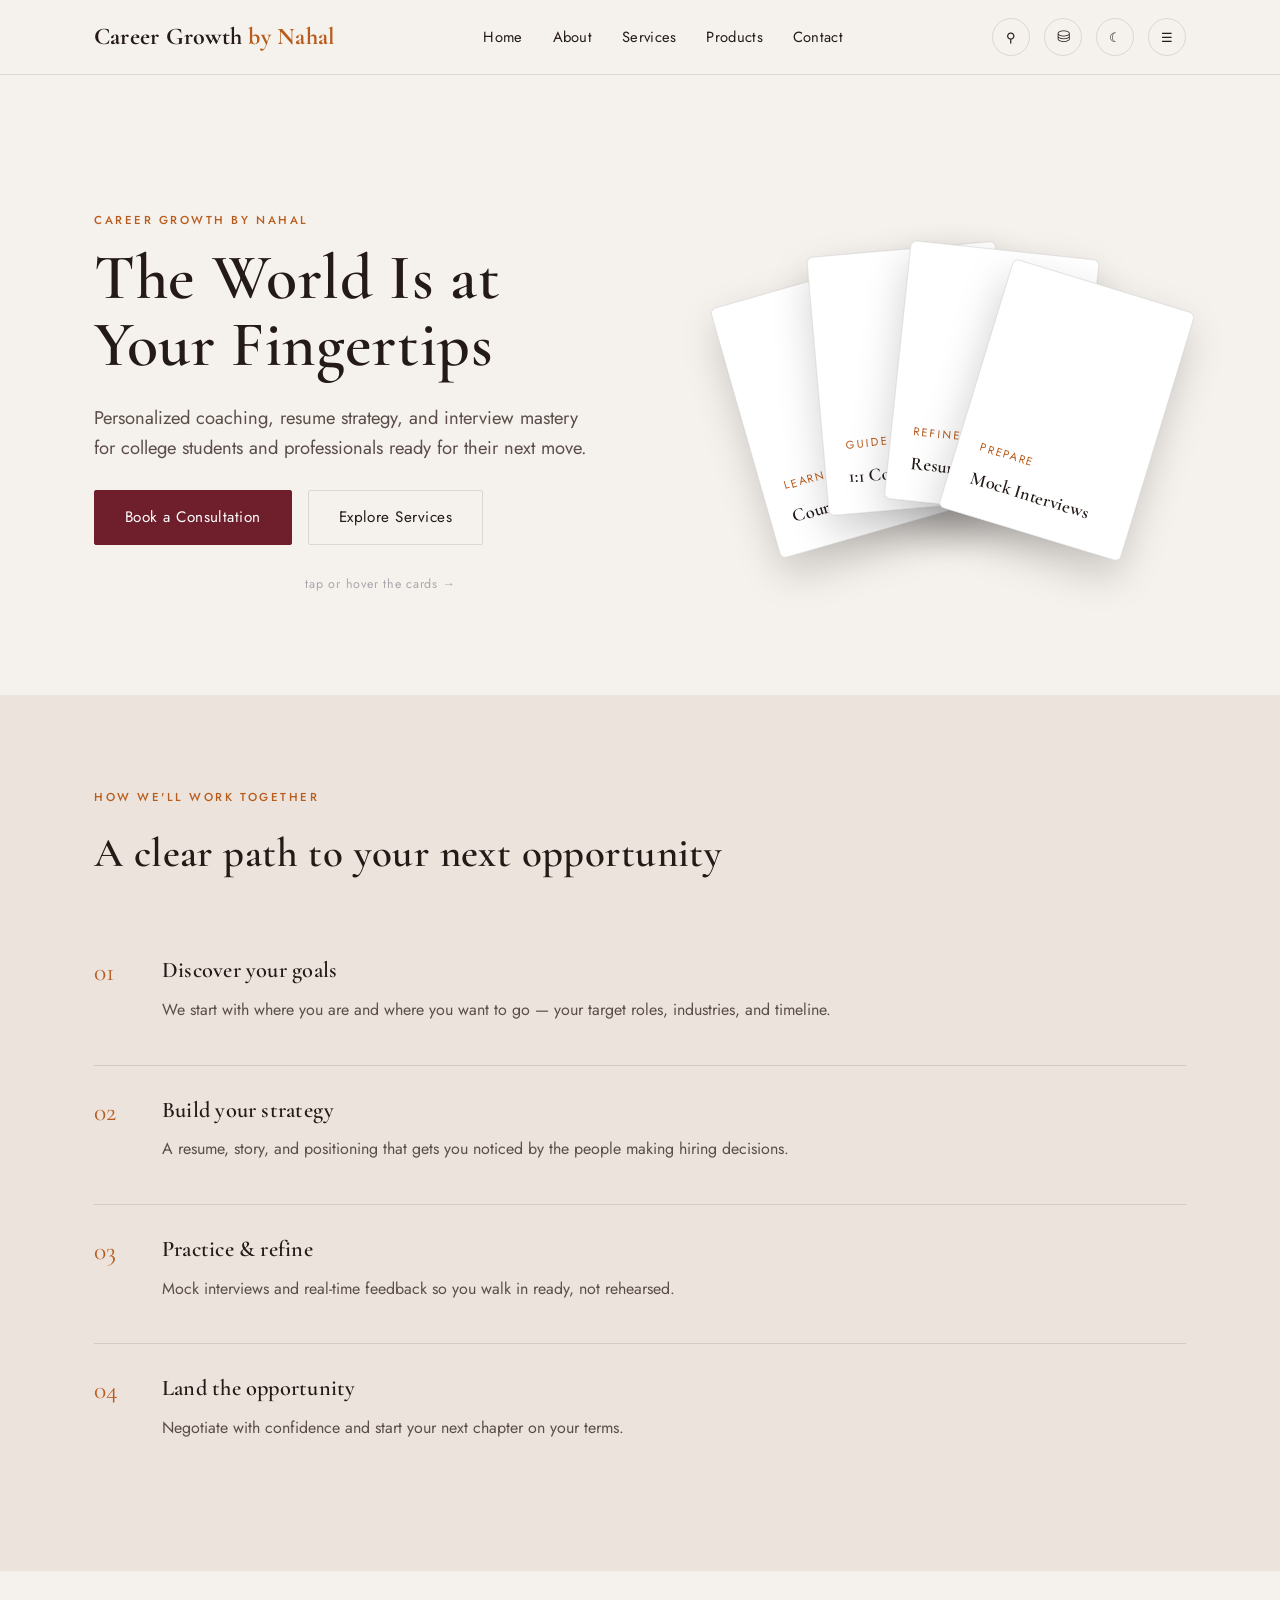
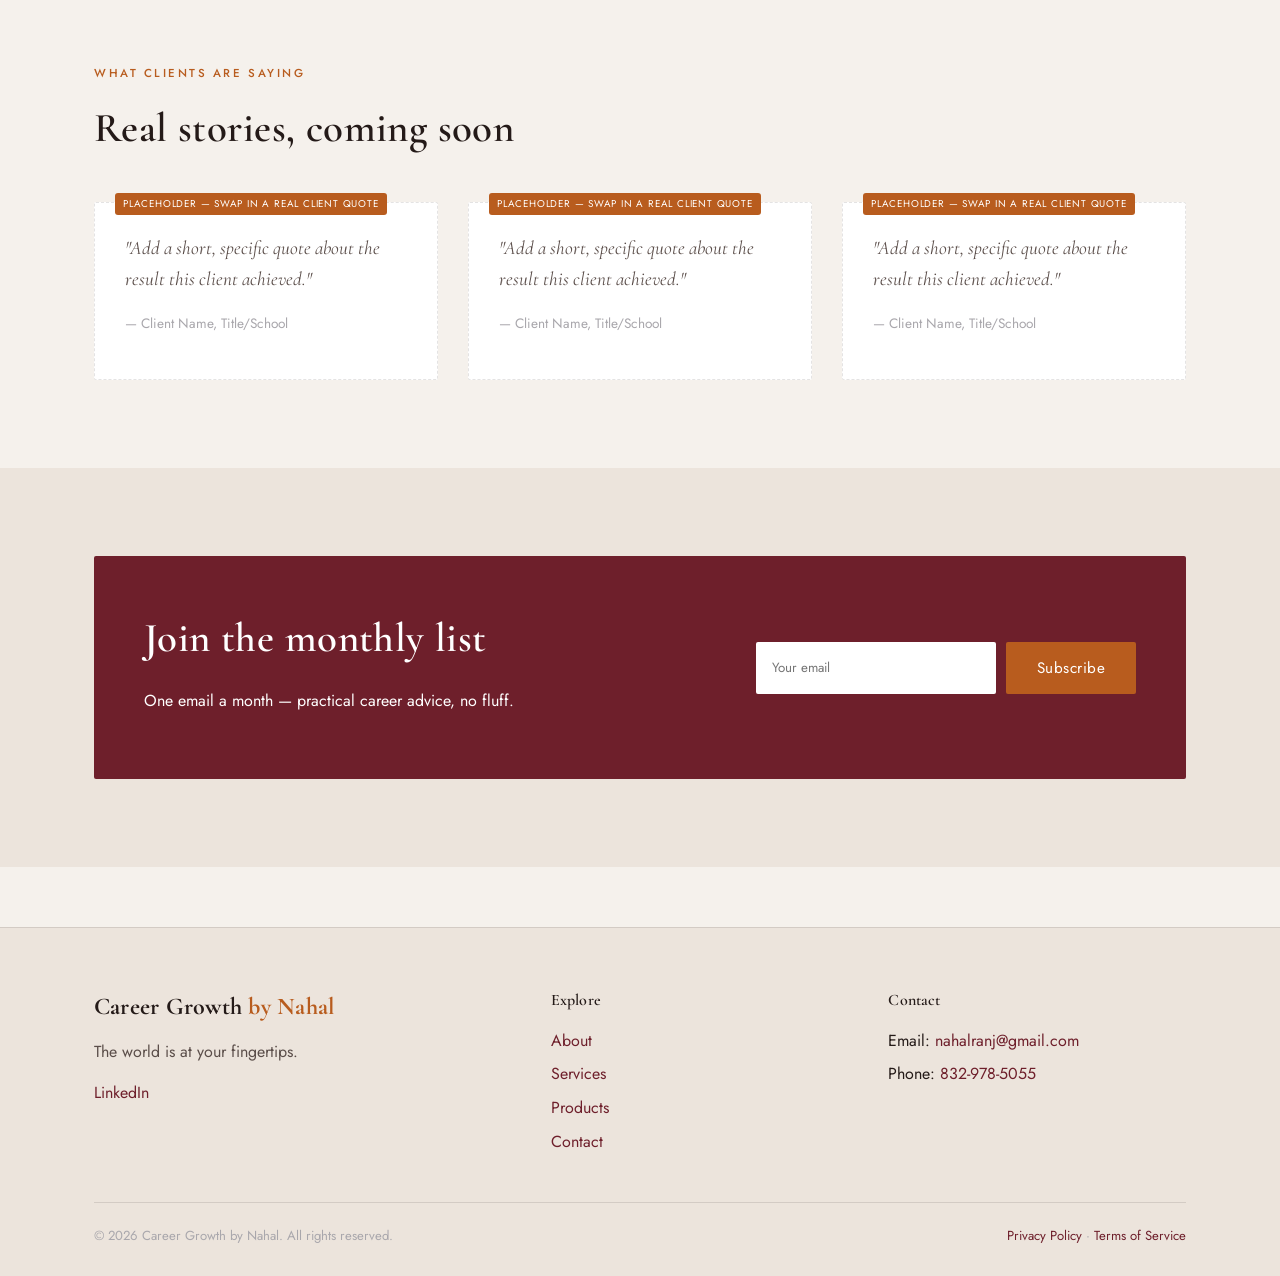
==== index.html @ d8a15ab3 "Add files via upload" ====
<!DOCTYPE html>
<html lang="en">
<head>
<meta charset="UTF-8">
<meta name="viewport" content="width=device-width, initial-scale=1.0">
<title>Career Growth by Nahal | Career Coaching, Resume Review &amp; Interview Prep</title>
<meta name="description" content="Career Growth by Nahal helps college students and professionals land their next opportunity through coaching, resume review, and mock interviews.">
<meta name="keywords" content="career coaching, resume review, interview preparation, career growth, mock interview, career coach for students">
<link rel="stylesheet" href="css/style.css">
</head>
<body>

<header class="site-header">
  <div class="nav-wrap">
    <a href="index.html" class="brand">Career Growth <span>by Nahal</span></a>
    <nav class="main-nav">
      <ul>
        <li><a href="index.html">Home</a></li>
        <li><a href="about.html">About</a></li>
        <li><a href="services.html">Services</a></li>
        <li><a href="products.html">Products</a></li>
        <li><a href="contact.html">Contact</a></li>
      </ul>
    </nav>
    <div class="nav-tools">
      <div class="search-box" id="search-box">
        <form id="search-form"><input type="text" placeholder="Search the site…" aria-label="Search"></form>
      </div>
      <button class="icon-btn" id="search-toggle" aria-label="Toggle search">⚲</button>
      <a class="icon-btn" href="login.html" aria-label="Client login">⛁</a>
      <button class="icon-btn" id="theme-toggle" aria-label="Toggle dark mode">☾</button>
      <button class="icon-btn" id="menu-toggle" aria-label="Toggle menu">☰</button>
    </div>
  </div>
  <div class="mobile-nav" id="mobile-nav">
    <a href="index.html">Home</a>
    <a href="about.html">About</a>
    <a href="services.html">Services</a>
    <a href="products.html">Products</a>
    <a href="contact.html">Contact</a>
  </div>
</header>

<section class="hero">
  <div class="container">
    <div class="hero-copy">
      <span class="eyebrow">Career Growth by Nahal</span>
      <h1>The World Is at<br>Your Fingertips</h1>
      <p class="lede">Personalized coaching, resume strategy, and interview mastery for college students and professionals ready for their next move.</p>
      <div class="btn-row">
        <a href="contact.html#booking" class="btn btn-primary">Book a Consultation</a>
        <a href="services.html" class="btn btn-outline">Explore Services</a>
      </div>
    </div>
    <div class="card-fan" data-n="4">
      <div class="fan-card"><div class="fan-index">Learn</div><div class="fan-label">Courses</div></div>
      <div class="fan-card"><div class="fan-index">Guide</div><div class="fan-label">1:1 Coaching</div></div>
      <div class="fan-card"><div class="fan-index">Refine</div><div class="fan-label">Resume Review</div></div>
      <div class="fan-card"><div class="fan-index">Prepare</div><div class="fan-label">Mock Interviews</div></div>
    </div>
  </div>
  <p class="fan-hint container">tap or hover the cards →</p>
</section>

<section class="section-alt">
  <div class="container">
    <span class="eyebrow">How We'll Work Together</span>
    <h2>A clear path to your next opportunity</h2>
    <div class="steps" style="margin-top:40px;">
      <div class="step">
        <div class="step-num">01</div>
        <div><h3>Discover your goals</h3><p>We start with where you are and where you want to go — your target roles, industries, and timeline.</p></div>
      </div>
      <div class="step">
        <div class="step-num">02</div>
        <div><h3>Build your strategy</h3><p>A resume, story, and positioning that gets you noticed by the people making hiring decisions.</p></div>
      </div>
      <div class="step">
        <div class="step-num">03</div>
        <div><h3>Practice &amp; refine</h3><p>Mock interviews and real-time feedback so you walk in ready, not rehearsed.</p></div>
      </div>
      <div class="step">
        <div class="step-num">04</div>
        <div><h3>Land the opportunity</h3><p>Negotiate with confidence and start your next chapter on your terms.</p></div>
      </div>
    </div>
  </div>
</section>

<section>
  <div class="container">
    <span class="eyebrow">What Clients Are Saying</span>
    <h2>Real stories, coming soon</h2>
    <div class="grid grid-3" style="margin-top:40px;">
      <div class="testimonial">
        <p class="quote">"Add a short, specific quote about the result this client achieved."</p>
        <p class="who">— Client Name, Title/School</p>
      </div>
      <div class="testimonial">
        <p class="quote">"Add a short, specific quote about the result this client achieved."</p>
        <p class="who">— Client Name, Title/School</p>
      </div>
      <div class="testimonial">
        <p class="quote">"Add a short, specific quote about the result this client achieved."</p>
        <p class="who">— Client Name, Title/School</p>
      </div>
    </div>
  </div>
</section>

<section class="section-alt">
  <div class="container">
    <div class="newsletter-box">
      <div>
        <h2>Join the monthly list</h2>
        <p>One email a month — practical career advice, no fluff.</p>
      </div>
      <form class="newsletter-form" action="https://formsubmit.co/nahalranj@gmail.com" method="POST">
        <input type="email" name="email" placeholder="Your email" required>
        <button type="submit" class="btn btn-accent">Subscribe</button>
      </form>
    </div>
  </div>
</section>

<footer class="site-footer">
  <div class="container">
    <div class="footer-grid">
      <div>
        <div class="brand" style="margin-bottom:12px;">Career Growth <span>by Nahal</span></div>
        <p>The world is at your fingertips.</p>
        <div class="social-links">
          <a href="https://www.linkedin.com/" target="_blank" rel="noopener" aria-label="LinkedIn">LinkedIn</a>
        </div>
      </div>
      <div>
        <h4>Explore</h4>
        <ul>
          <li><a href="about.html">About</a></li>
          <li><a href="services.html">Services</a></li>
          <li><a href="products.html">Products</a></li>
          <li><a href="contact.html">Contact</a></li>
        </ul>
      </div>
      <div>
        <h4>Contact</h4>
        <ul>
          <li>Email: <a href="mailto:nahalranj@gmail.com">nahalranj@gmail.com</a></li>
          <li>Phone: <a href="tel:8329785055">832-978-5055</a></li>
        </ul>
      </div>
    </div>
    <div class="footer-bottom">
      <span>© 2026 Career Growth by Nahal. All rights reserved.</span>
      <span><a href="privacy.html">Privacy Policy</a> · <a href="terms.html">Terms of Service</a></span>
    </div>
  </div>
</footer>

<script src="js/script.js"></script>
</body>
</html>
---- css/style.css ----
/* ==========================================================================
   Career Growth by Nahal — Design System
   Palette: burgundy / grey / burnt-orange accent, "luxury" serif + clean sans
   ========================================================================== */

@import url('https://fonts.googleapis.com/css2?family=Cormorant+Garamond:ital,wght@0,500;0,600;0,700;1,500&family=Jost:wght@300;400;500;600&display=swap');

:root {
  /* ---- color tokens (light) ---- */
  --color-burgundy: #6E1F2B;
  --color-burgundy-dark: #4A141C;
  --color-burgundy-soft: #9C4C56;
  --color-grey: #57565B;
  --color-grey-light: #A9A7AC;
  --color-accent: #B85C1E;
  --color-accent-soft: #D9915C;
  --color-bg: #F5F1EC;
  --color-bg-alt: #ECE4DC;
  --color-card: #FFFFFF;
  --color-text: #241A18;
  --color-text-soft: #5B4E4A;
  --color-border: rgba(36, 26, 24, 0.12);

  /* ---- type ---- */
  --font-display: 'Cormorant Garamond', Georgia, serif;
  --font-body: 'Jost', 'Segoe UI', sans-serif;

  /* ---- layout ---- */
  --max-width: 1140px;
  --radius: 2px;
  --transition: 0.35s cubic-bezier(.4,0,.2,1);
}

[data-theme="dark"] {
  --color-burgundy: #B24B57;
  --color-burgundy-dark: #7A2B34;
  --color-burgundy-soft: #C97783;
  --color-grey: #C7C4C6;
  --color-grey-light: #8A868A;
  --color-accent: #E08A46;
  --color-accent-soft: #F0B27E;
  --color-bg: #1A1213;
  --color-bg-alt: #241819;
  --color-card: #2A1C1E;
  --color-text: #F3EBE7;
  --color-text-soft: #D8C7C2;
  --color-border: rgba(243, 235, 231, 0.14);
}

* { box-sizing: border-box; }
html { scroll-behavior: smooth; }

body {
  margin: 0;
  font-family: var(--font-body);
  background: var(--color-bg);
  color: var(--color-text);
  transition: background var(--transition), color var(--transition);
  line-height: 1.6;
}

h1, h2, h3, h4, .display {
  font-family: var(--font-display);
  font-weight: 600;
  letter-spacing: 0.01em;
  color: var(--color-text);
  margin: 0 0 0.4em;
}

h1 { font-size: clamp(2.4rem, 5vw, 4rem); line-height: 1.05; }
h2 { font-size: clamp(1.8rem, 3.2vw, 2.6rem); }
h3 { font-size: 1.4rem; }

p { margin: 0 0 1em; color: var(--color-text-soft); }

a { color: var(--color-burgundy); text-decoration: none; }
a:hover { color: var(--color-accent); }

.container {
  max-width: var(--max-width);
  margin: 0 auto;
  padding: 0 24px;
}

section { padding: 88px 0; }
.section-alt { background: var(--color-bg-alt); }

.eyebrow {
  font-family: var(--font-body);
  text-transform: uppercase;
  letter-spacing: 0.22em;
  font-size: 0.72rem;
  color: var(--color-accent);
  font-weight: 500;
  display: inline-block;
  margin-bottom: 14px;
}

/* ---- Buttons ---- */
.btn {
  display: inline-flex;
  align-items: center;
  justify-content: center;
  gap: 8px;
  padding: 14px 30px;
  font-family: var(--font-body);
  font-size: 0.95rem;
  letter-spacing: 0.03em;
  border-radius: var(--radius);
  border: 1px solid transparent;
  cursor: pointer;
  transition: all var(--transition);
  text-align: center;
}
.btn-primary {
  background: var(--color-burgundy);
  color: #fff;
  border-color: var(--color-burgundy);
}
.btn-primary:hover { background: var(--color-burgundy-dark); color: #fff; }
.btn-outline {
  background: transparent;
  color: var(--color-text);
  border-color: var(--color-border);
}
.btn-outline:hover { border-color: var(--color-accent); color: var(--color-accent); }
.btn-accent {
  background: var(--color-accent);
  color: #fff;
}
.btn-accent:hover { background: var(--color-accent-soft); }
.btn-row { display: flex; gap: 16px; flex-wrap: wrap; margin-top: 28px; }

/* ---- Header / Nav ---- */
header.site-header {
  position: sticky;
  top: 0;
  z-index: 100;
  background: var(--color-bg);
  border-bottom: 1px solid var(--color-border);
  transition: background var(--transition);
}
.nav-wrap {
  display: flex;
  align-items: center;
  justify-content: space-between;
  padding: 18px 24px;
  max-width: var(--max-width);
  margin: 0 auto;
}
.brand {
  font-family: var(--font-display);
  font-size: 1.5rem;
  font-weight: 700;
  color: var(--color-text);
  letter-spacing: 0.01em;
}
.brand span { color: var(--color-accent); }

nav.main-nav ul {
  list-style: none;
  display: flex;
  gap: 30px;
  margin: 0;
  padding: 0;
}
nav.main-nav a {
  color: var(--color-text);
  font-size: 0.92rem;
  letter-spacing: 0.02em;
  position: relative;
}
nav.main-nav a::after {
  content: '';
  position: absolute;
  left: 0; bottom: -6px;
  width: 0; height: 1px;
  background: var(--color-accent);
  transition: width var(--transition);
}
nav.main-nav a:hover::after { width: 100%; }

.nav-tools { display: flex; align-items: center; gap: 14px; }

.icon-btn {
  background: none;
  border: 1px solid var(--color-border);
  border-radius: 50%;
  width: 38px; height: 38px;
  display: flex; align-items: center; justify-content: center;
  cursor: pointer;
  color: var(--color-text);
  transition: all var(--transition);
}
.icon-btn:hover { border-color: var(--color-accent); color: var(--color-accent); }

.search-box { position: relative; display: none; align-items: center; }
.search-box.open { display: flex; }
.search-box input {
  border: 1px solid var(--color-border);
  background: var(--color-card);
  color: var(--color-text);
  padding: 8px 12px;
  font-family: var(--font-body);
  border-radius: var(--radius);
  width: 180px;
}

.menu-toggle { display: none; }

/* ---- Hero ---- */
.hero {
  padding: 110px 0 100px;
  position: relative;
  overflow: hidden;
}
.hero .container {
  display: grid;
  grid-template-columns: 1.1fr 0.9fr;
  gap: 50px;
  align-items: center;
}
.hero-copy p.lede {
  font-size: 1.15rem;
  max-width: 46ch;
}

/* Fanned "cards at your fingertips" signature element */
.card-fan {
  position: relative;
  height: 380px;
  display: flex;
  justify-content: center;
  align-items: center;
}
.fan-card {
  position: absolute;
  width: 190px;
  height: 260px;
  background: var(--color-card);
  border: 1px solid var(--color-border);
  border-radius: 6px;
  box-shadow: 0 18px 40px rgba(0,0,0,0.18);
  padding: 22px;
  display: flex;
  flex-direction: column;
  justify-content: flex-end;
  transition: transform 0.5s cubic-bezier(.4,0,.2,1), box-shadow 0.5s;
  cursor: default;
}
.fan-card .fan-label {
  font-family: var(--font-display);
  font-size: 1.15rem;
  font-weight: 600;
  color: var(--color-text);
}
.fan-card .fan-index {
  font-size: 0.7rem;
  letter-spacing: 0.18em;
  color: var(--color-accent);
  text-transform: uppercase;
  margin-bottom: 8px;
}
.card-fan[data-n="4"] .fan-card:nth-child(1) { transform: rotate(-16deg) translateX(-120px); z-index: 1; }
.card-fan[data-n="4"] .fan-card:nth-child(2) { transform: rotate(-5deg) translateX(-40px); z-index: 2; }
.card-fan[data-n="4"] .fan-card:nth-child(3) { transform: rotate(6deg) translateX(40px); z-index: 3; }
.card-fan[data-n="4"] .fan-card:nth-child(4) { transform: rotate(17deg) translateX(120px); z-index: 4; }

.card-fan.spread .fan-card:nth-child(1) { transform: rotate(-8deg) translateX(-270px) translateY(-10px); }
.card-fan.spread .fan-card:nth-child(2) { transform: rotate(-3deg) translateX(-95px) translateY(-25px); }
.card-fan.spread .fan-card:nth-child(3) { transform: rotate(3deg) translateX(95px) translateY(-25px); }
.card-fan.spread .fan-card:nth-child(4) { transform: rotate(8deg) translateX(270px) translateY(-10px); }
.card-fan.spread .fan-card { box-shadow: 0 26px 55px rgba(0,0,0,0.24); }

.fan-hint {
  text-align: center;
  font-size: 0.78rem;
  color: var(--color-grey-light);
  letter-spacing: 0.06em;
  margin-top: 10px;
}

/* ---- Grids / Cards ---- */
.grid {
  display: grid;
  gap: 30px;
}
.grid-2 { grid-template-columns: repeat(2, 1fr); }
.grid-3 { grid-template-columns: repeat(3, 1fr); }
.grid-4 { grid-template-columns: repeat(4, 1fr); }

.card {
  background: var(--color-card);
  border: 1px solid var(--color-border);
  border-radius: var(--radius);
  padding: 34px 30px;
  transition: transform var(--transition), box-shadow var(--transition);
}
.card:hover { transform: translateY(-4px); box-shadow: 0 16px 34px rgba(0,0,0,0.1); }

.service-card .price-tag {
  display: inline-block;
  margin: 10px 0 16px;
  font-family: var(--font-display);
  font-size: 1.1rem;
  color: var(--color-accent);
}
.service-card ul { padding-left: 18px; margin: 0 0 20px; color: var(--color-text-soft); }
.service-card ul li { margin-bottom: 6px; }

/* ---- Process steps (real sequence, numbered) ---- */
.steps { counter-reset: step; }
.step {
  display: flex;
  gap: 22px;
  padding: 26px 0;
  border-bottom: 1px solid var(--color-border);
}
.step:last-child { border-bottom: none; }
.step-num {
  font-family: var(--font-display);
  font-size: 1.6rem;
  color: var(--color-accent);
  min-width: 46px;
}

/* ---- Testimonials (placeholders) ---- */
.testimonial {
  background: var(--color-card);
  border: 1px dashed var(--color-border);
  border-radius: var(--radius);
  padding: 30px;
  position: relative;
}
.testimonial::before {
  content: 'PLACEHOLDER — swap in a real client quote';
  position: absolute;
  top: -10px; left: 20px;
  background: var(--color-accent);
  color: #fff;
  font-size: 0.62rem;
  letter-spacing: 0.08em;
  text-transform: uppercase;
  padding: 3px 8px;
  border-radius: 3px;
}
.testimonial .quote { font-family: var(--font-display); font-size: 1.2rem; font-style: italic; }
.testimonial .who { color: var(--color-grey-light); font-size: 0.85rem; margin-top: 12px; }

/* ---- Photo placeholder blocks (until real photos are added) ---- */
.photo-slot {
  background: linear-gradient(135deg, var(--color-bg-alt), var(--color-border));
  border: 1px dashed var(--color-border);
  border-radius: var(--radius);
  display: flex;
  align-items: center;
  justify-content: center;
  color: var(--color-grey-light);
  font-size: 0.82rem;
  letter-spacing: 0.04em;
  text-align: center;
  min-height: 260px;
}

/* ---- Forms ---- */
form.stacked-form { display: flex; flex-direction: column; gap: 16px; max-width: 520px; }
.field label {
  display: block;
  font-size: 0.82rem;
  letter-spacing: 0.03em;
  margin-bottom: 6px;
  color: var(--color-text-soft);
}
.field input, .field textarea, .field select {
  width: 100%;
  padding: 12px 14px;
  font-family: var(--font-body);
  font-size: 0.95rem;
  border: 1px solid var(--color-border);
  border-radius: var(--radius);
  background: var(--color-card);
  color: var(--color-text);
}
.field textarea { min-height: 130px; resize: vertical; }
.form-note { font-size: 0.8rem; color: var(--color-grey-light); }

.newsletter-box {
  background: var(--color-burgundy);
  color: #fff;
  border-radius: var(--radius);
  padding: 50px;
  display: flex;
  flex-wrap: wrap;
  gap: 30px;
  align-items: center;
  justify-content: space-between;
}
.newsletter-box h2, .newsletter-box p { color: #fff; }
.newsletter-box form { display: flex; gap: 10px; flex-wrap: wrap; }
.newsletter-box input {
  padding: 13px 16px;
  border: none;
  border-radius: var(--radius);
  min-width: 240px;
  font-family: var(--font-body);
}

/* ---- Footer ---- */
footer.site-footer {
  background: var(--color-bg-alt);
  border-top: 1px solid var(--color-border);
  padding: 60px 0 30px;
  margin-top: 60px;
}
.footer-grid {
  display: grid;
  grid-template-columns: 1.4fr 1fr 1fr;
  gap: 40px;
  margin-bottom: 40px;
}
.footer-grid h4 { font-size: 1rem; margin-bottom: 14px; }
.footer-grid ul { list-style: none; padding: 0; margin: 0; }
.footer-grid li { margin-bottom: 8px; }
.footer-bottom {
  border-top: 1px solid var(--color-border);
  padding-top: 22px;
  display: flex;
  justify-content: space-between;
  flex-wrap: wrap;
  gap: 10px;
  font-size: 0.82rem;
  color: var(--color-grey-light);
}
.social-links { display: flex; gap: 12px; }

/* ---- Page header (non-home pages) ---- */
.page-header {
  padding: 70px 0 40px;
  border-bottom: 1px solid var(--color-border);
}

/* ---- Utility ---- */
.text-center { text-align: center; }
.mt-0 { margin-top: 0; }
.legal-content h2 { margin-top: 2em; }
.legal-content { max-width: 780px; }

/* ---- Responsive ---- */
@media (max-width: 900px) {
  .hero .container { grid-template-columns: 1fr; }
  .card-fan { height: 320px; margin-top: 20px; }
  .grid-2, .grid-3, .grid-4 { grid-template-columns: 1fr 1fr; }
  .footer-grid { grid-template-columns: 1fr; }
}
@media (max-width: 640px) {
  nav.main-nav { display: none; }
  .menu-toggle { display: flex; }
  .grid-2, .grid-3, .grid-4 { grid-template-columns: 1fr; }
  .card-fan[data-n="4"] .fan-card { width: 130px; height: 180px; padding: 14px; }
  .card-fan[data-n="4"] .fan-card:nth-child(1) { transform: rotate(-14deg) translateX(-55px); }
  .card-fan[data-n="4"] .fan-card:nth-child(2) { transform: rotate(-4deg) translateX(-20px); }
  .card-fan[data-n="4"] .fan-card:nth-child(3) { transform: rotate(4deg) translateX(20px); }
  .card-fan[data-n="4"] .fan-card:nth-child(4) { transform: rotate(14deg) translateX(55px); }
  .newsletter-box { padding: 30px; }
}

/* ---- Mobile nav drawer ---- */
.mobile-nav {
  display: none;
  flex-direction: column;
  gap: 14px;
  padding: 20px 24px 30px;
  border-bottom: 1px solid var(--color-border);
  background: var(--color-bg);
}
.mobile-nav.open { display: flex; }
.mobile-nav a { font-size: 1rem; }
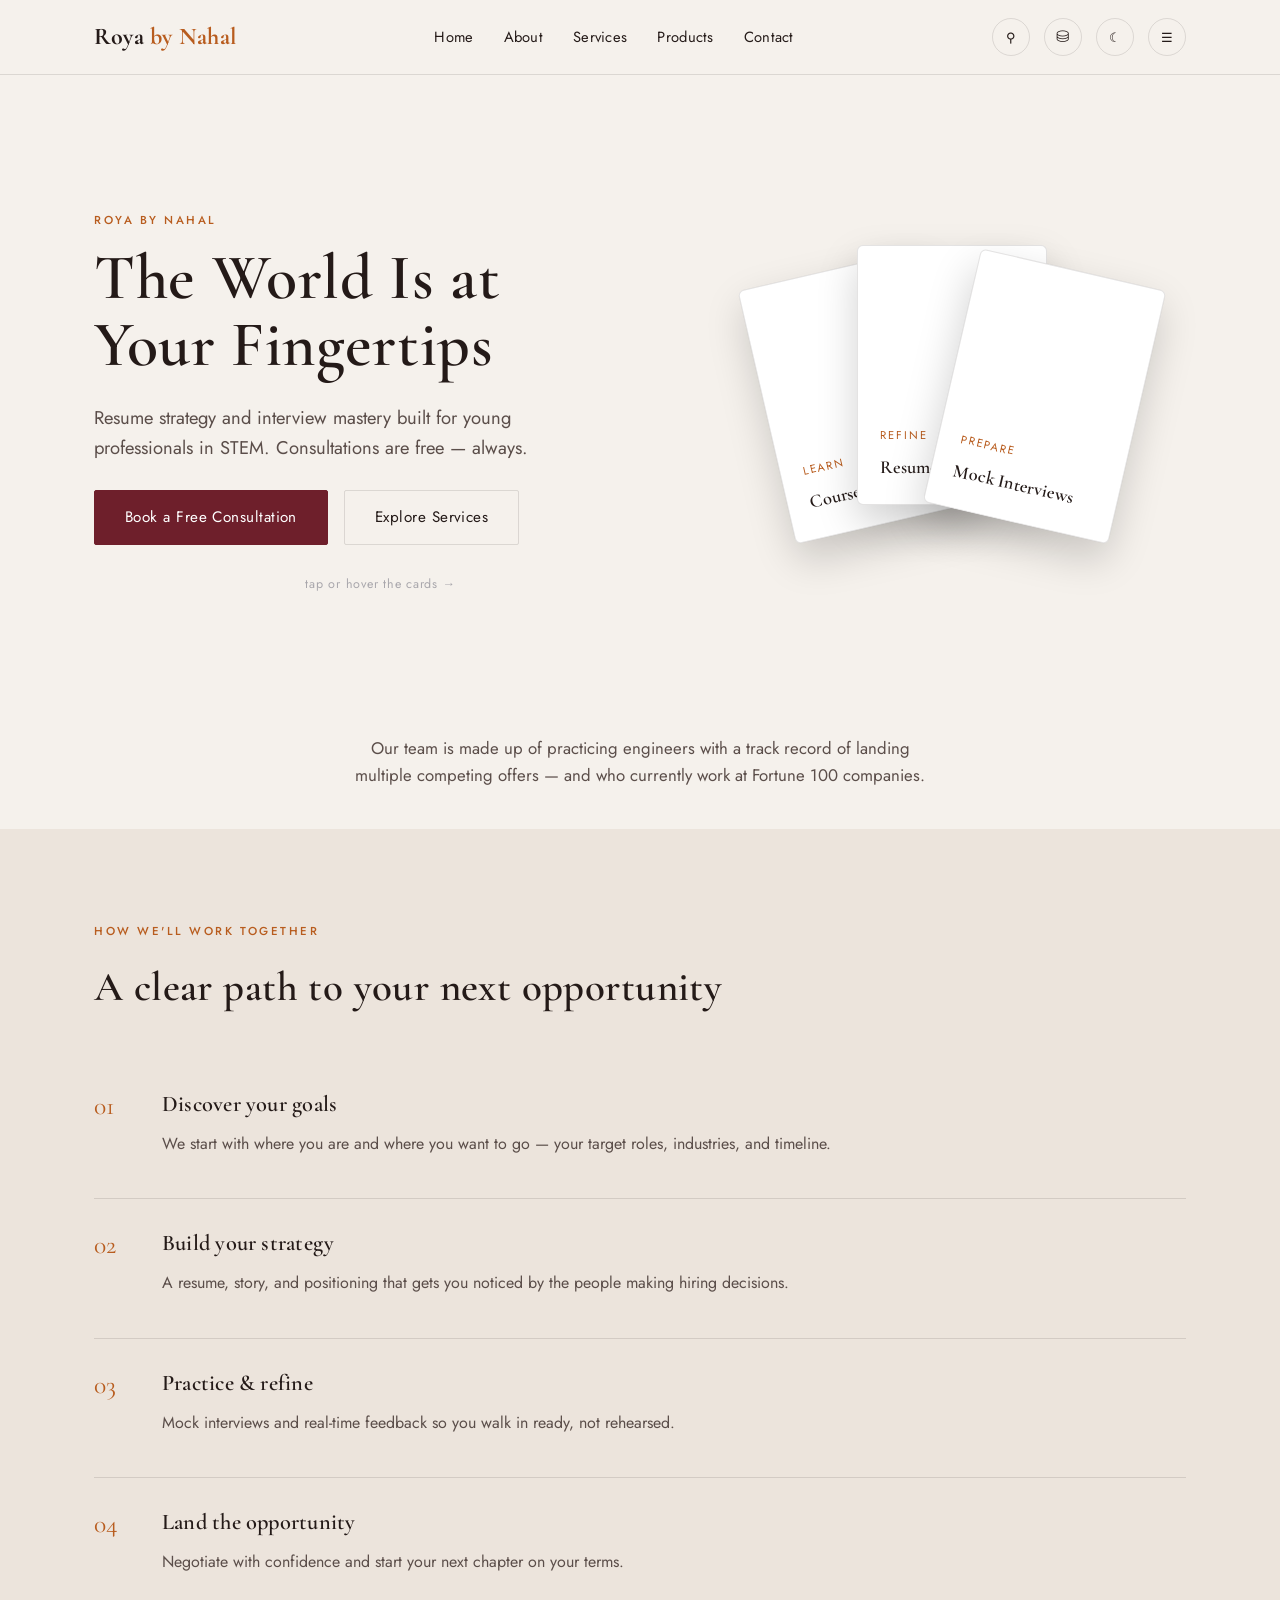
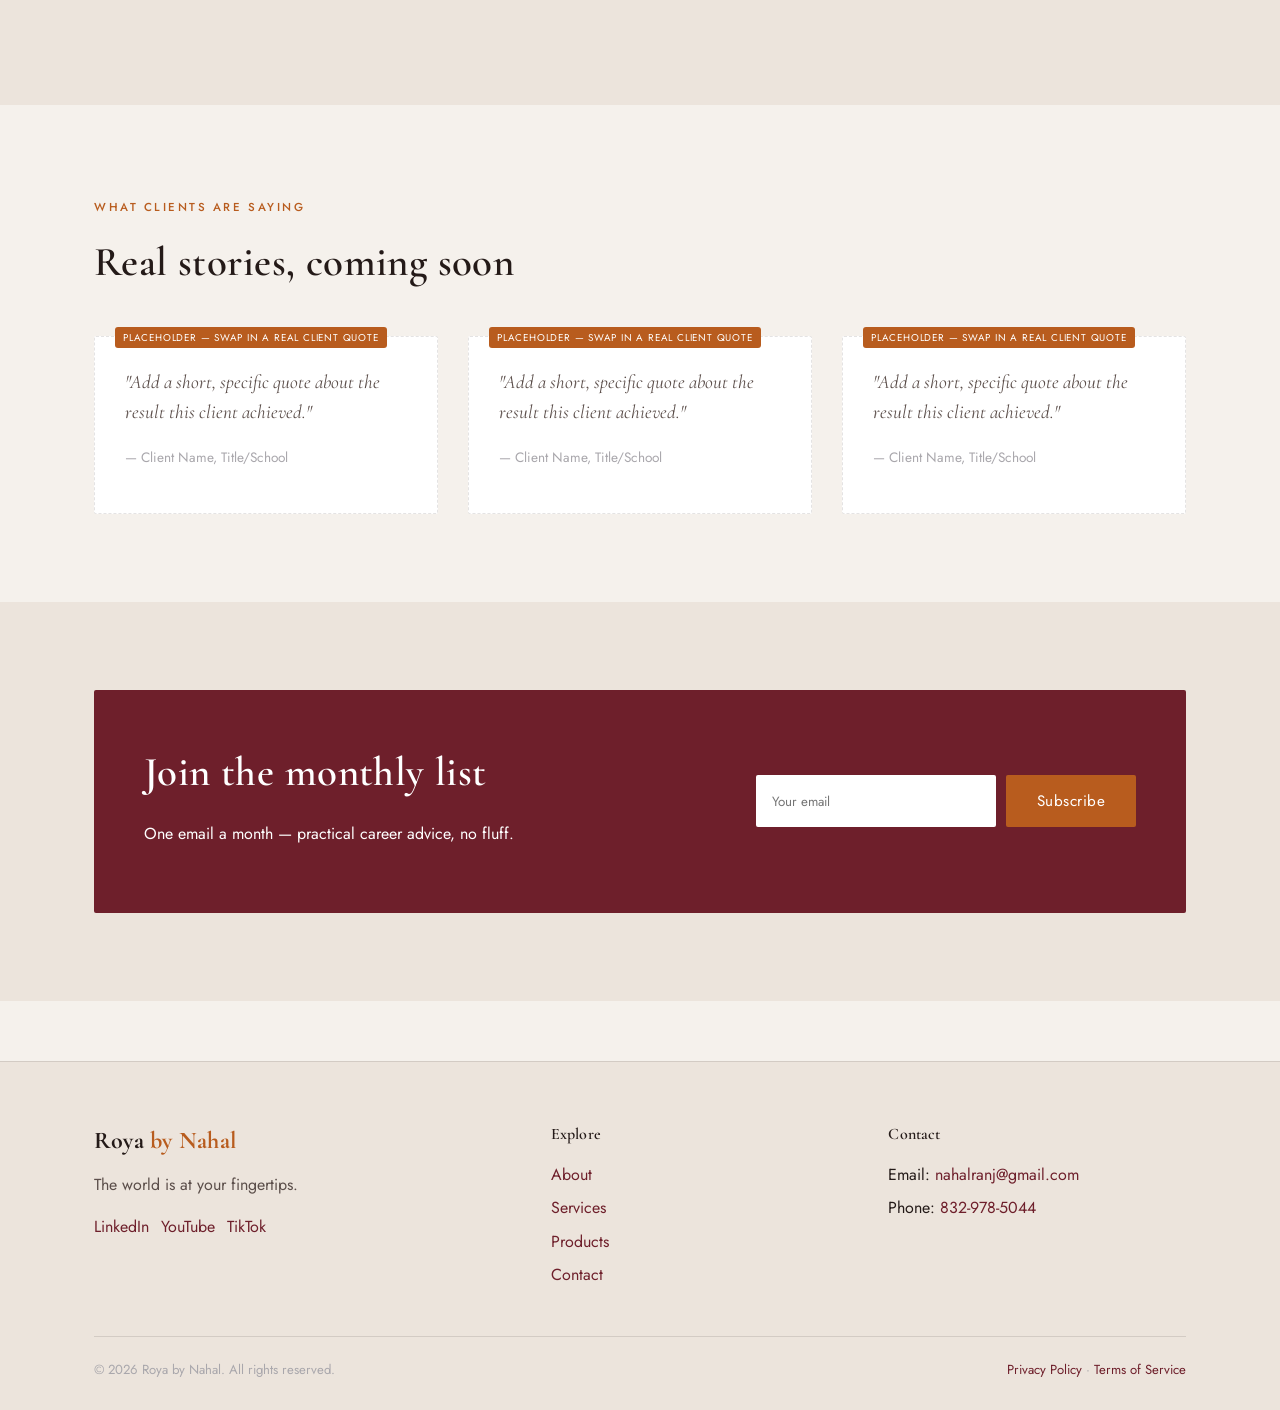
==== commit 28fc0690: "Add files via upload" ====
--- a/index.html
+++ b/index.html
@@ -3,8 +3,8 @@
 <head>
 <meta charset="UTF-8">
 <meta name="viewport" content="width=device-width, initial-scale=1.0">
-<title>Career Growth by Nahal | Career Coaching, Resume Review &amp; Interview Prep</title>
-<meta name="description" content="Career Growth by Nahal helps college students and professionals land their next opportunity through coaching, resume review, and mock interviews.">
+<title>Roya by Nahal | Career Coaching, Resume Review &amp; Interview Prep</title>
+<meta name="description" content="Roya by Nahal helps college students and professionals land their next opportunity through coaching, resume review, and mock interviews.">
 <meta name="keywords" content="career coaching, resume review, interview preparation, career growth, mock interview, career coach for students">
 <link rel="stylesheet" href="css/style.css">
 </head>
@@ -12,7 +12,7 @@
 
 <header class="site-header">
   <div class="nav-wrap">
-    <a href="index.html" class="brand">Career Growth <span>by Nahal</span></a>
+    <a href="index.html" class="brand">Roya <span>by Nahal</span></a>
     <nav class="main-nav">
       <ul>
         <li><a href="index.html">Home</a></li>
@@ -44,22 +44,27 @@
 <section class="hero">
   <div class="container">
     <div class="hero-copy">
-      <span class="eyebrow">Career Growth by Nahal</span>
+      <span class="eyebrow">Roya by Nahal</span>
       <h1>The World Is at<br>Your Fingertips</h1>
-      <p class="lede">Personalized coaching, resume strategy, and interview mastery for college students and professionals ready for their next move.</p>
+      <p class="lede">Resume strategy and interview mastery built for young professionals in STEM. Consultations are free — always.</p>
       <div class="btn-row">
-        <a href="contact.html#booking" class="btn btn-primary">Book a Consultation</a>
+        <a href="contact.html#booking" class="btn btn-primary">Book a Free Consultation</a>
         <a href="services.html" class="btn btn-outline">Explore Services</a>
       </div>
     </div>
-    <div class="card-fan" data-n="4">
+    <div class="card-fan" data-n="3">
       <div class="fan-card"><div class="fan-index">Learn</div><div class="fan-label">Courses</div></div>
-      <div class="fan-card"><div class="fan-index">Guide</div><div class="fan-label">1:1 Coaching</div></div>
       <div class="fan-card"><div class="fan-index">Refine</div><div class="fan-label">Resume Review</div></div>
       <div class="fan-card"><div class="fan-index">Prepare</div><div class="fan-label">Mock Interviews</div></div>
     </div>
   </div>
   <p class="fan-hint container">tap or hover the cards →</p>
+</section>
+
+<section class="text-center" style="padding:40px 0;">
+  <div class="container">
+    <p style="max-width:60ch;margin:0 auto;font-size:1.05rem;">Our team is made up of practicing engineers with a track record of landing multiple competing offers — and who currently work at Fortune 100 companies.</p>
+  </div>
 </section>
 
 <section class="section-alt">
@@ -127,10 +132,12 @@
   <div class="container">
     <div class="footer-grid">
       <div>
-        <div class="brand" style="margin-bottom:12px;">Career Growth <span>by Nahal</span></div>
+        <div class="brand" style="margin-bottom:12px;">Roya <span>by Nahal</span></div>
         <p>The world is at your fingertips.</p>
         <div class="social-links">
-          <a href="https://www.linkedin.com/" target="_blank" rel="noopener" aria-label="LinkedIn">LinkedIn</a>
+          <a href="https://www.linkedin.com/in/nahal-ranjbar/" target="_blank" rel="noopener" aria-label="LinkedIn">LinkedIn</a>
+          <a href="https://www.youtube.com/@YOUR-CHANNEL" target="_blank" rel="noopener" aria-label="YouTube">YouTube</a>
+          <a href="https://www.tiktok.com/@YOUR-HANDLE" target="_blank" rel="noopener" aria-label="TikTok">TikTok</a>
         </div>
       </div>
       <div>
@@ -146,12 +153,12 @@
         <h4>Contact</h4>
         <ul>
           <li>Email: <a href="mailto:nahalranj@gmail.com">nahalranj@gmail.com</a></li>
-          <li>Phone: <a href="tel:8329785055">832-978-5055</a></li>
+          <li>Phone: <a href="tel:8329785044">832-978-5044</a></li>
         </ul>
       </div>
     </div>
     <div class="footer-bottom">
-      <span>© 2026 Career Growth by Nahal. All rights reserved.</span>
+      <span>© 2026 Roya by Nahal. All rights reserved.</span>
       <span><a href="privacy.html">Privacy Policy</a> · <a href="terms.html">Terms of Service</a></span>
     </div>
   </div>
--- a/css/style.css
+++ b/css/style.css
@@ -266,6 +266,10 @@
 .card-fan[data-n="4"] .fan-card:nth-child(3) { transform: rotate(6deg) translateX(40px); z-index: 3; }
 .card-fan[data-n="4"] .fan-card:nth-child(4) { transform: rotate(17deg) translateX(120px); z-index: 4; }
 
+.card-fan[data-n="3"] .fan-card:nth-child(1) { transform: rotate(-13deg) translateX(-95px); z-index: 1; }
+.card-fan[data-n="3"] .fan-card:nth-child(2) { transform: rotate(0deg) translateX(0); z-index: 2; }
+.card-fan[data-n="3"] .fan-card:nth-child(3) { transform: rotate(13deg) translateX(95px); z-index: 3; }
+
 .card-fan.spread .fan-card:nth-child(1) { transform: rotate(-8deg) translateX(-270px) translateY(-10px); }
 .card-fan.spread .fan-card:nth-child(2) { transform: rotate(-3deg) translateX(-95px) translateY(-25px); }
 .card-fan.spread .fan-card:nth-child(3) { transform: rotate(3deg) translateX(95px) translateY(-25px); }
@@ -461,6 +465,10 @@
   .card-fan[data-n="4"] .fan-card:nth-child(2) { transform: rotate(-4deg) translateX(-20px); }
   .card-fan[data-n="4"] .fan-card:nth-child(3) { transform: rotate(4deg) translateX(20px); }
   .card-fan[data-n="4"] .fan-card:nth-child(4) { transform: rotate(14deg) translateX(55px); }
+  .card-fan[data-n="3"] .fan-card { width: 130px; height: 180px; padding: 14px; }
+  .card-fan[data-n="3"] .fan-card:nth-child(1) { transform: rotate(-11deg) translateX(-45px); }
+  .card-fan[data-n="3"] .fan-card:nth-child(2) { transform: rotate(0deg) translateX(0); }
+  .card-fan[data-n="3"] .fan-card:nth-child(3) { transform: rotate(11deg) translateX(45px); }
   .newsletter-box { padding: 30px; }
 }
 
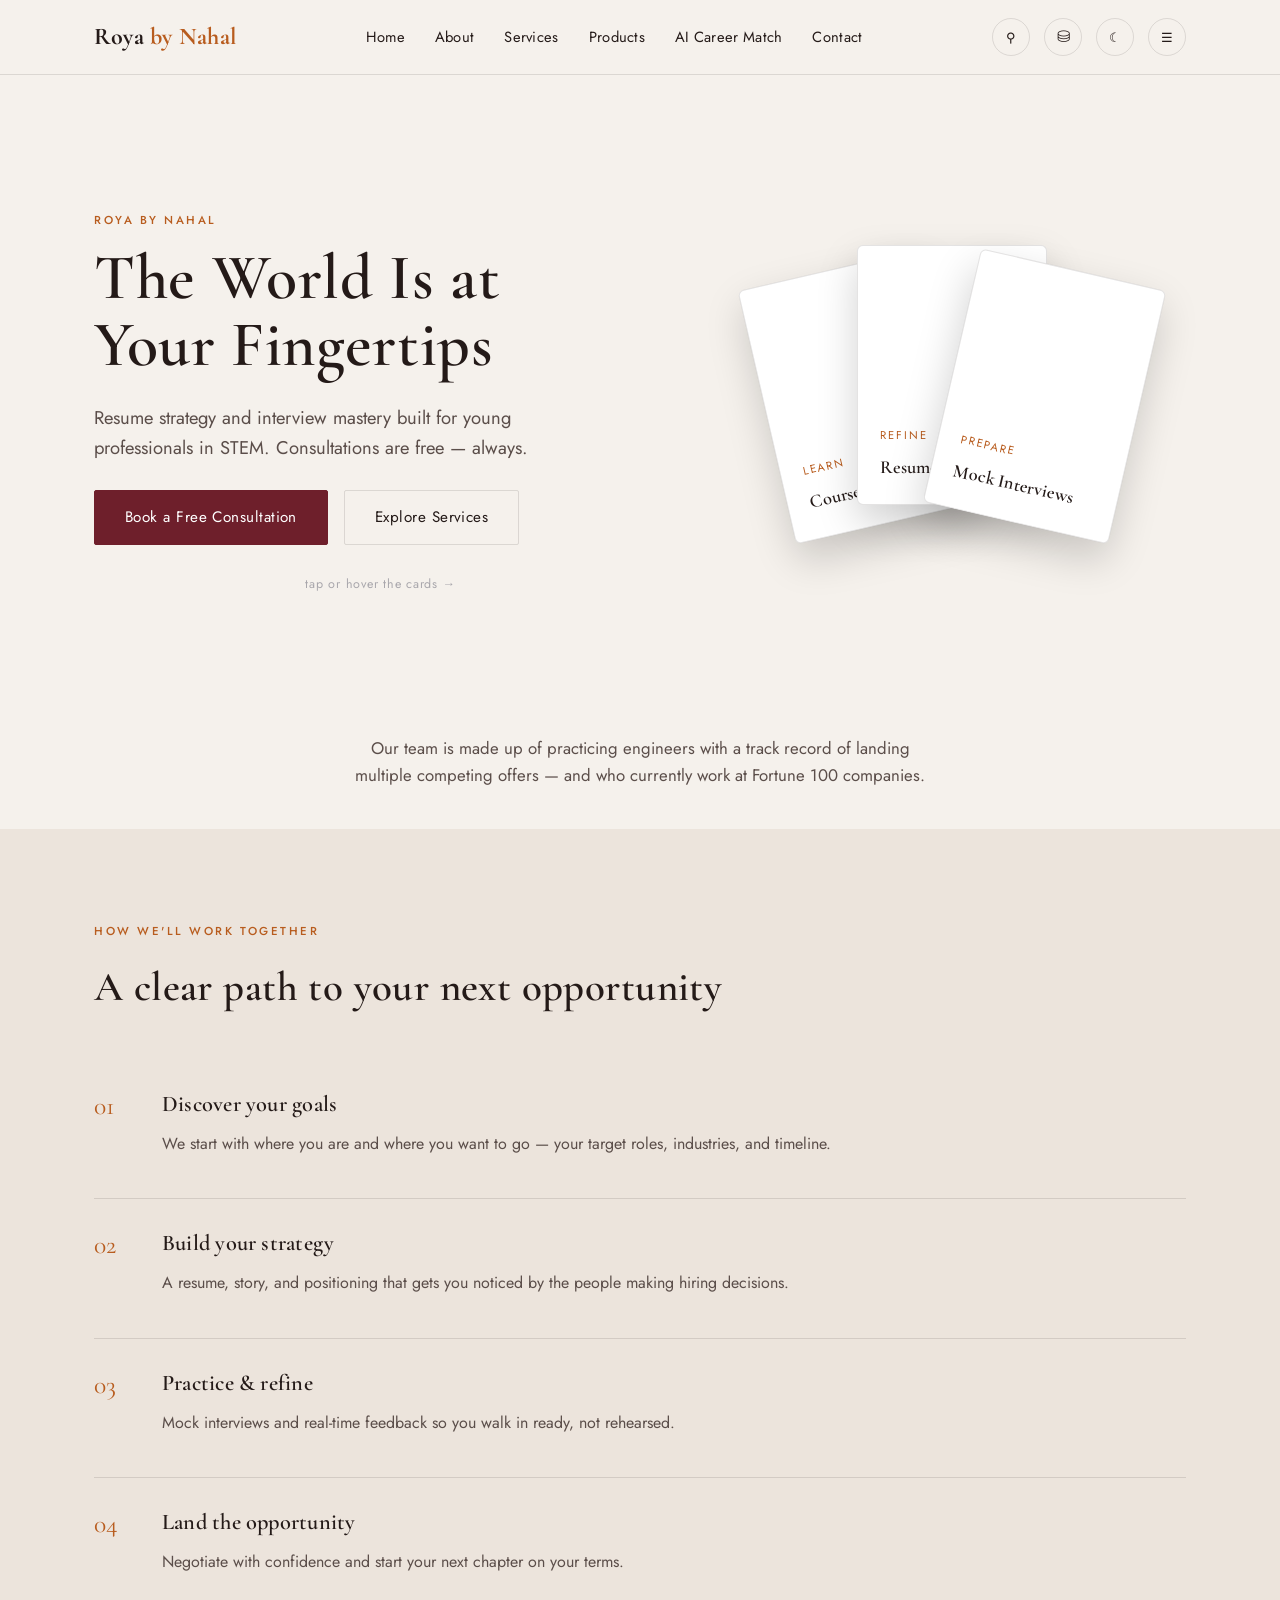
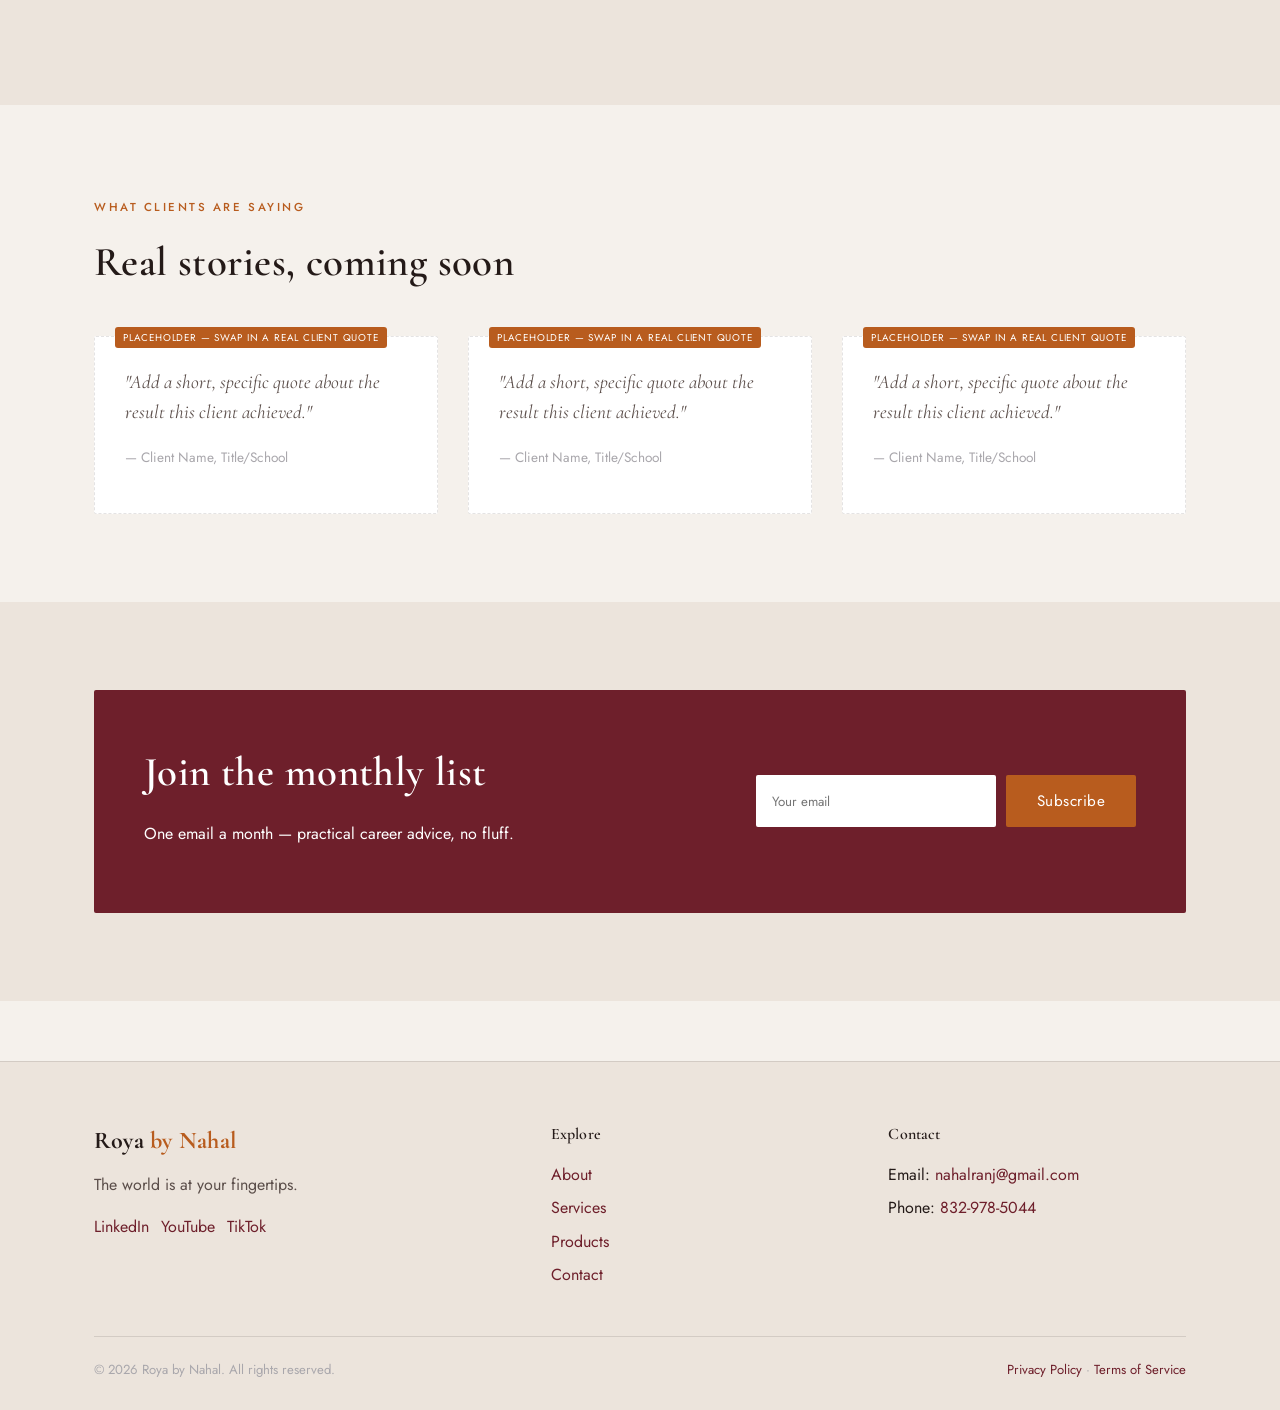
==== commit 0bbe7177: "Add files via upload" ====
--- a/index.html
+++ b/index.html
@@ -19,6 +19,7 @@
         <li><a href="about.html">About</a></li>
         <li><a href="services.html">Services</a></li>
         <li><a href="products.html">Products</a></li>
+        <li><a href="https://royabynahal.base44.app" target="_blank" rel="noopener">AI Career Match</a></li>
         <li><a href="contact.html">Contact</a></li>
       </ul>
     </nav>
@@ -37,6 +38,7 @@
     <a href="about.html">About</a>
     <a href="services.html">Services</a>
     <a href="products.html">Products</a>
+    <a href="https://royabynahal.base44.app" target="_blank" rel="noopener">AI Career Match</a>
     <a href="contact.html">Contact</a>
   </div>
 </header>
--- a/css/style.css
+++ b/css/style.css
@@ -449,7 +449,51 @@
 .legal-content h2 { margin-top: 2em; }
 .legal-content { max-width: 780px; }
 
-/* ---- Responsive ---- */
+/* ---- Founder stat cards ---- */
+.stat-card {
+  text-align: center;
+  padding: 30px 20px;
+}
+.stat-card .stat-number {
+  font-family: var(--font-display);
+  font-size: 2.4rem;
+  color: var(--color-accent);
+  font-weight: 600;
+  line-height: 1;
+  margin-bottom: 10px;
+}
+.stat-card .stat-label {
+  font-size: 0.88rem;
+  color: var(--color-text-soft);
+}
+
+/* ---- Book / speaking spotlight ---- */
+.book-cover {
+  aspect-ratio: 2 / 3;
+  background: linear-gradient(150deg, var(--color-burgundy), var(--color-burgundy-dark));
+  border-radius: 4px;
+  display: flex;
+  align-items: center;
+  justify-content: center;
+  text-align: center;
+  padding: 30px;
+  color: #fff;
+  font-family: var(--font-display);
+  box-shadow: 0 20px 45px rgba(0,0,0,0.22);
+}
+.book-cover .book-title { font-size: 1.6rem; font-weight: 700; margin-bottom: 10px; }
+.book-cover .book-sub { font-size: 0.85rem; opacity: 0.85; font-style: italic; }
+
+.pull-quote {
+  font-family: var(--font-display);
+  font-style: italic;
+  font-size: 1.5rem;
+  line-height: 1.5;
+  color: var(--color-text);
+  border-left: 3px solid var(--color-accent);
+  padding-left: 24px;
+  margin: 30px 0;
+}
 @media (max-width: 900px) {
   .hero .container { grid-template-columns: 1fr; }
   .card-fan { height: 320px; margin-top: 20px; }
